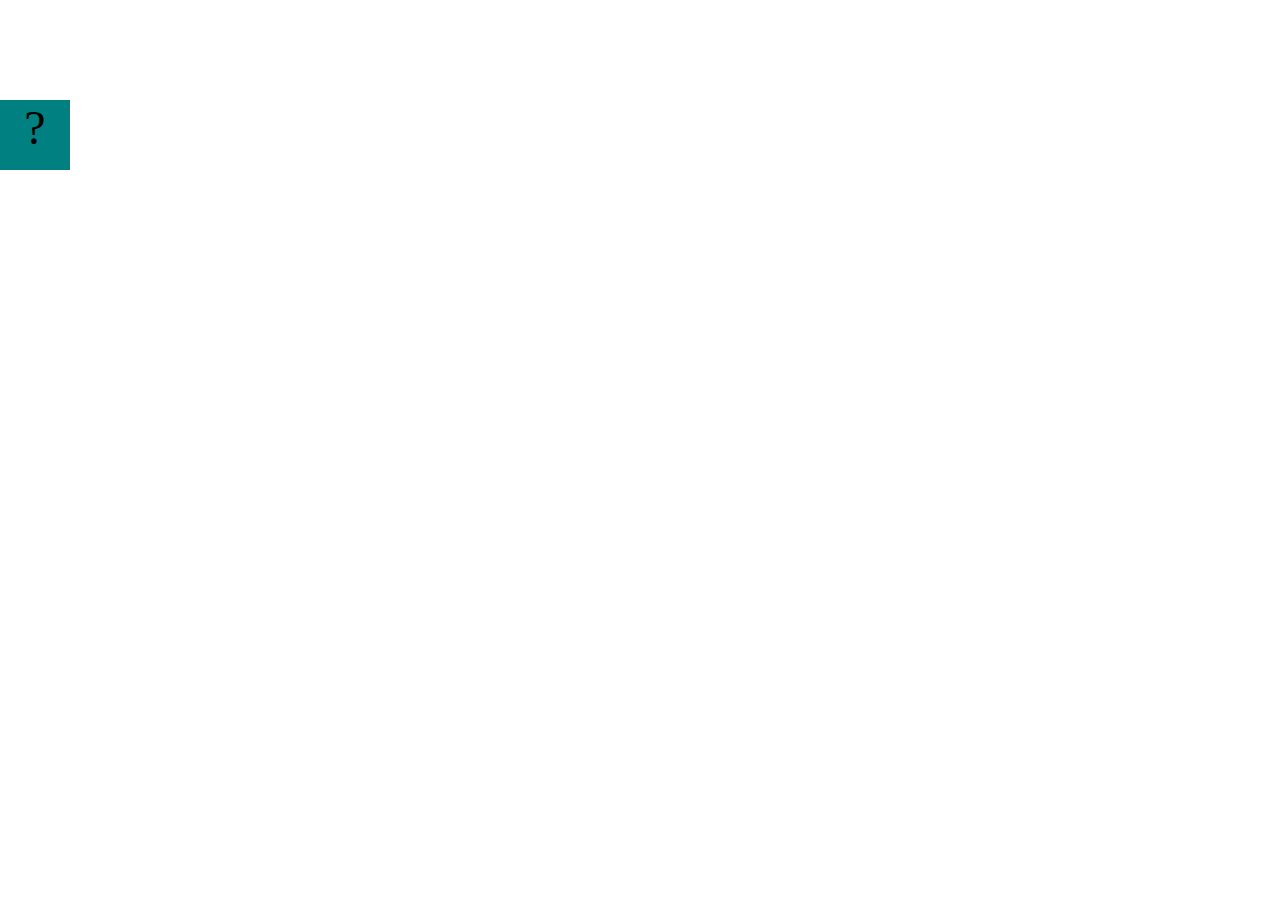
==== projects/bouncing-box/index.html @ 8917eb23 "Initial commit" ====
<!DOCTYPE html>
<html>

<head>
	<meta charset="utf-8">
	<title>Bouncing Box</title>
	<script src="jquery.min.js"></script>
	<style>
		.box {
			width: 70px;
			height: 70px;
			background-color: teal;
			font-size: 300%;
			text-align: center;
			user-select: none;
			display: block;
			position: absolute;
			top: 100px;
			/* Change me! */
			left: 0px;
		}

		.board {
			height: 100vh;
		}
	</style>
	<!-- 	<script src="//cdnjs.cloudflare.com/ajax/libs/jquery/2.1.1/jquery.min.js"></script> -->

</head>

<body class="board">
	<!-- HTML for the box -->
	<div class="box">?</div>

	<script>
		(function () {
			'use strict'
			/* global jQuery */

			//////////////////////////////////////////////////////////////////
			/////////////////// SETUP DO NOT DELETE //////////////////////////
			//////////////////////////////////////////////////////////////////

			var box = jQuery('.box');	// reference to the HTML .box element
			var board = jQuery('.board');	// reference to the HTML .board element
			var boardWidth = board.width();	// the maximum X-Coordinate of the screen

			// Every 50 milliseconds, call the update Function (see below)
			setInterval(update, 50);

			// Every time the box is clicked, call the handleBoxClick Function (see below)
			box.on('click', handleBoxClick);

			// moves the Box to a new position on the screen along the X-Axis
			function moveBoxTo(newPositionX) {
				box.css("left", newPositionX);
			}

			// changes the text displayed on the Box
			function changeBoxText(newText) {
				box.text(newText);
			}

			//////////////////////////////////////////////////////////////////
			/////////////////// YOUR CODE BELOW HERE /////////////////////////
			//////////////////////////////////////////////////////////////////

			// TODO 2 - Variable declarations 



			/* 
			This Function will be called 20 times/second. Each time it is called,
			it should move the Box to a new location. If the box drifts off the screen
			turn it around! 
			*/
			function update() {


			};

			/* 
			This Function will be called each time the box is clicked. Each time it is called,
			it should increase the points total, increase the speed, and move the box to
			the left side of the screen.
			*/
			function handleBoxClick() {


			};





		})();
	</script>
</body>

</html>
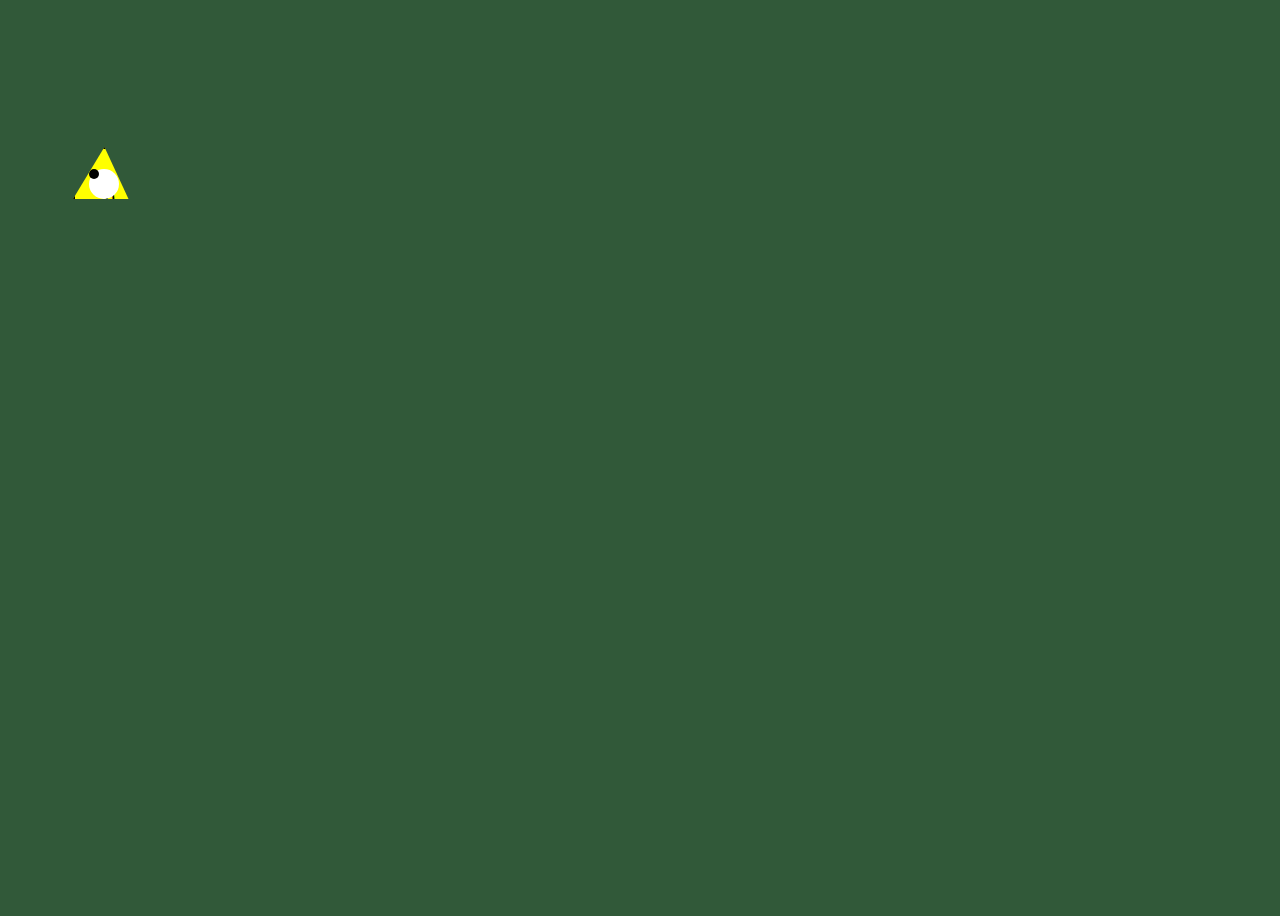
==== commit f16f3fa8: "add bouncing box" ====
--- a/projects/bouncing-box/index.html
+++ b/projects/bouncing-box/index.html
@@ -2,99 +2,124 @@
 <html>
 
 <head>
-	<meta charset="utf-8">
-	<title>Bouncing Box</title>
-	<script src="jquery.min.js"></script>
-	<style>
-		.box {
-			width: 70px;
-			height: 70px;
-			background-color: teal;
-			font-size: 300%;
-			text-align: center;
-			user-select: none;
-			display: block;
-			position: absolute;
-			top: 100px;
-			/* Change me! */
-			left: 0px;
-		}
+    <meta charset="utf-8">
+    <title>Whack A Bill</title>
+    <script src="jquery.min.js"></script>
+    <style>
+        body {
+            background-color: #315939;
+        }
 
-		.board {
-			height: 100vh;
-		}
-	</style>
-	<!-- 	<script src="//cdnjs.cloudflare.com/ajax/libs/jquery/2.1.1/jquery.min.js"></script> -->
+        .box {
+            width: 70px;
+            height: 100px; 
+            background-color: transparent;
+            position: absolute;
+            top: 800px;
+            left: 0px;
+			clip-path: polygon(42.5% 0, 75% 50%, 0% 50%, 0 50%);
+            background-color: yellow;
+            border: 2px solid black;
+            box-shadow: 0 0 10px rgba(0, 0, 0, 0.5);
+            display: flex;
+            align-items: center;
+            justify-content: center;
+            font-size: 20px;
+            color: rgba(0, 0, 0, 0.116)0, 0, 0, 0;
+            text-align: center;
+            user-select: none;
+        }
 
+        .eye {
+            position: absolute;
+            top: 20%;
+            left: 20%;
+            width: 30px;
+            height: 30px;
+            background-color: white;
+            border-radius: 50%;
+            border: 2px solid rgb(6, 4, 4)
+            display; flex:
+            overflow; 
+        }
+
+        .pupil {
+            width: 10px;
+            height: 10px;
+            background-color: black;
+            border-radius: 50%;
+        }
+
+        .board {
+            height: 100vh;
+            overflow: hidden;
+            position: relative;
+        }
+    </style>
 </head>
 
 <body class="board">
-	<!-- HTML for the box -->
-	<div class="box">?</div>
+    <div class="box">
+        <div class="eye">
+            <div class="pupil"></div>
+        </div>
+        <div class="counter">0</div>
+    </div>
 
-	<script>
-		(function () {
-			'use strict'
-			/* global jQuery */
+    <script>
+        (function () {
+            'use strict'
 
-			//////////////////////////////////////////////////////////////////
-			/////////////////// SETUP DO NOT DELETE //////////////////////////
-			//////////////////////////////////////////////////////////////////
+            var box = jQuery('.box');
+            var board = jQuery('.board');
+            var boardWidth = board.width();
 
-			var box = jQuery('.box');	// reference to the HTML .box element
-			var board = jQuery('.board');	// reference to the HTML .board element
-			var boardWidth = board.width();	// the maximum X-Coordinate of the screen
+            setInterval(update, 50);
+            box.on('click', handleBoxClick);
 
-			// Every 50 milliseconds, call the update Function (see below)
-			setInterval(update, 50);
+            function moveBoxTo(newPositionX) {
+                box.css("left", newPositionX);
+            }
 
-			// Every time the box is clicked, call the handleBoxClick Function (see below)
-			box.on('click', handleBoxClick);
+            function changeCounterText(newText) {
+                box.find('.counter').text(newText);
+            }
 
-			// moves the Box to a new position on the screen along the X-Axis
-			function moveBoxTo(newPositionX) {
-				box.css("left", newPositionX);
-			}
+            let boxX = 0;
+            let boxY = 100;
+            let speedX = 5; 
+            let speedY = 3;
+            let points = 0;
 
-			// changes the text displayed on the Box
-			function changeBoxText(newText) {
-				box.text(newText);
-			}
+            function update() {
+                boxX += speedX;
+                boxY += speedY;
 
-			//////////////////////////////////////////////////////////////////
-			/////////////////// YOUR CODE BELOW HERE /////////////////////////
-			//////////////////////////////////////////////////////////////////
+                if (boxX <= 0 || boxX >= boardWidth - box.width()) {
+                    speedX = -speedX; 
+                }
+                if (boxY <= 0 || boxY >= window.innerHeight - box.height()) {
+                    speedY = -speedY; 
+                }
 
-			// TODO 2 - Variable declarations 
+                moveBoxTo(boxX);
+                box.css("top", boxY); 
+            }
 
+            function handleBoxClick() {
+                points += 1; 
+                speedX *= 1.1; 
+                speedY *= 1.1; 
 
+                boxX = 0; 
+                boxY = Math.random() * (window.innerHeight - box.height()); 
 
-			/* 
-			This Function will be called 20 times/second. Each time it is called,
-			it should move the Box to a new location. If the box drifts off the screen
-			turn it around! 
-			*/
-			function update() {
-
-
-			};
-
-			/* 
-			This Function will be called each time the box is clicked. Each time it is called,
-			it should increase the points total, increase the speed, and move the box to
-			the left side of the screen.
-			*/
-			function handleBoxClick() {
-
-
-			};
-
-
-
-
-
-		})();
-	</script>
+                moveBoxTo(boxX);
+                box.css("top", boxY); 
+                changeCounterText(points);
+            }
+        })();
+    </script>
 </body>
 
-</html>+</html>
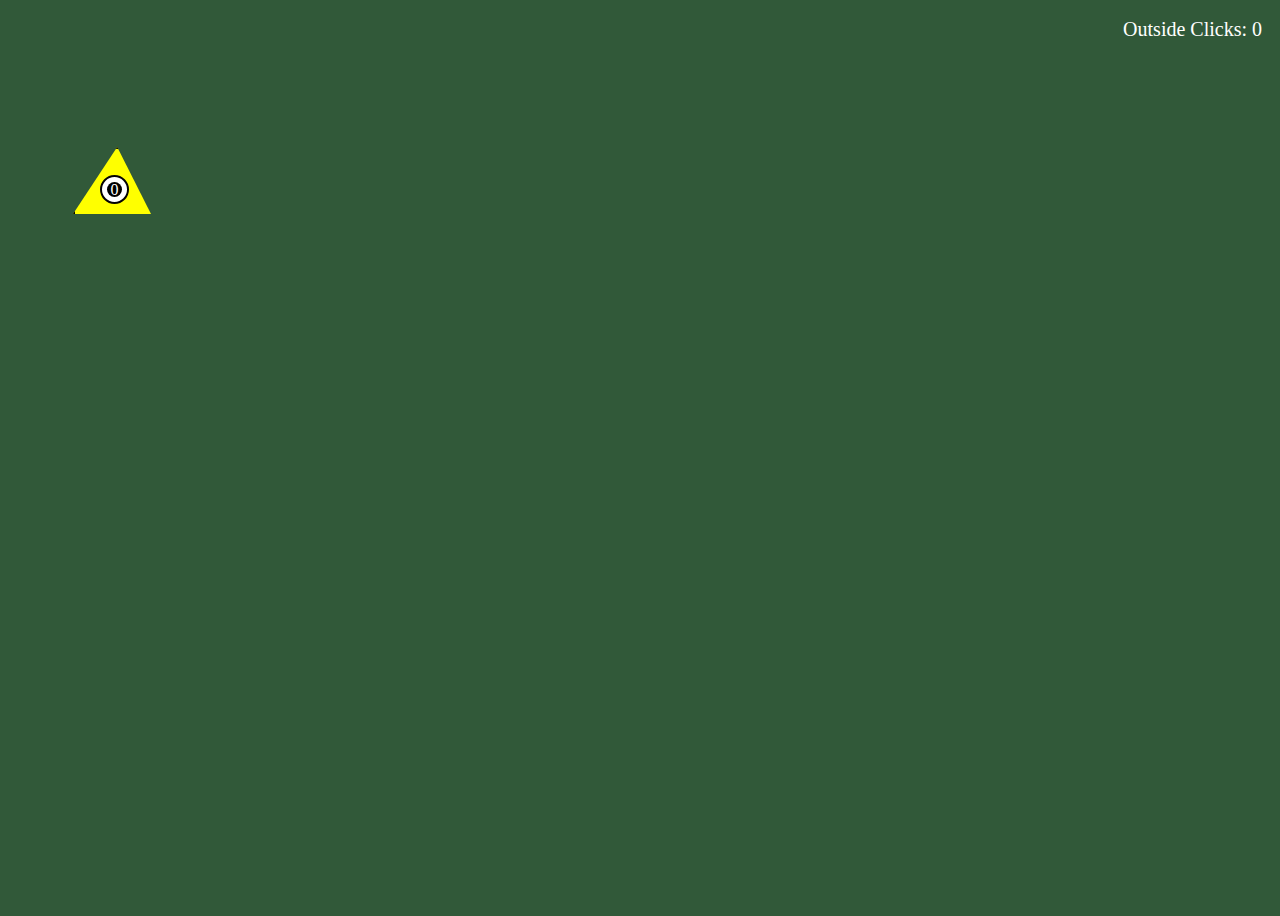
==== commit b6fc649a: "add bouncing box" ====
--- a/projects/bouncing-box/index.html
+++ b/projects/bouncing-box/index.html
@@ -11,13 +11,13 @@
         }
 
         .box {
-            width: 70px;
-            height: 100px; 
+            width: 100px;
+            height: 130px; 
             background-color: transparent;
             position: absolute;
             top: 800px;
             left: 0px;
-			clip-path: polygon(42.5% 0, 75% 50%, 0% 50%, 0 50%);
+            clip-path: polygon(42.5% 0, 75% 50%, 0% 50%, 0 50%);
             background-color: yellow;
             border: 2px solid black;
             box-shadow: 0 0 10px rgba(0, 0, 0, 0.5);
@@ -25,29 +25,37 @@
             align-items: center;
             justify-content: center;
             font-size: 20px;
-            color: rgba(0, 0, 0, 0.116)0, 0, 0, 0;
-            text-align: center;
             user-select: none;
         }
 
         .eye {
             position: absolute;
-            top: 20%;
-            left: 20%;
-            width: 30px;
-            height: 30px;
+            top: 20%; 
+            left: 25%; 
+            width: 25px;
+            height: 25px;
             background-color: white;
             border-radius: 50%;
-            border: 2px solid rgb(6, 4, 4)
-            display; flex:
-            overflow; 
+            border: 2px solid rgb(6, 4, 4);
+            display: flex;
+            align-items: center;
+            justify-content: center;
         }
 
         .pupil {
-            width: 10px;
-            height: 10px;
+            width: 15px;
+            height: 15px;
             background-color: black;
             border-radius: 50%;
+        }
+
+        .counter {
+            font-size: 16px; 
+            color: rgb(255, 255, 255); 
+            position: absolute;
+            top: 50%;
+            left: 50%;
+            transform: translate(-50%, -50%);
         }
 
         .board {
@@ -55,35 +63,45 @@
             overflow: hidden;
             position: relative;
         }
+
+        .outside-counter {
+            position: absolute;
+            top: 10px;
+            right: 10px;
+            color: white;
+            font-size: 20px;
+        }
     </style>
 </head>
 
 <body class="board">
+    <div class="outside-counter">Outside Clicks: <span id="outsideClicks">0</span></div>
     <div class="box">
         <div class="eye">
             <div class="pupil"></div>
+            <div class="counter">0</div>
         </div>
-        <div class="counter">0</div>
     </div>
 
     <script>
         (function () {
-            'use strict'
+            'use strict';
 
             var box = jQuery('.box');
             var board = jQuery('.board');
             var boardWidth = board.width();
+            var boardHeight = board.height();
+            var outsideClicks = 0;
 
             setInterval(update, 50);
             box.on('click', handleBoxClick);
 
-            function moveBoxTo(newPositionX) {
-                box.css("left", newPositionX);
-            }
-
-            function changeCounterText(newText) {
-                box.find('.counter').text(newText);
-            }
+            $('body').on('click', function(event) {
+                if (!$(event.target).closest('.box').length) {
+                    outsideClicks++;
+                    $('#outsideClicks').text(outsideClicks);
+                }
+            });
 
             let boxX = 0;
             let boxY = 100;
@@ -95,15 +113,20 @@
                 boxX += speedX;
                 boxY += speedY;
 
-                if (boxX <= 0 || boxX >= boardWidth - box.width()) {
+                if (boxX < 0 || boxX >= boardWidth - box.width()) {
                     speedX = -speedX; 
                 }
-                if (boxY <= 0 || boxY >= window.innerHeight - box.height()) {
+
+                if (boxY < 0 || boxY >= boardHeight - box.height()) {
                     speedY = -speedY; 
                 }
 
                 moveBoxTo(boxX);
                 box.css("top", boxY); 
+            }
+
+            function moveBoxTo(newPositionX) {
+                box.css("left", newPositionX);
             }
 
             function handleBoxClick() {
@@ -112,11 +135,15 @@
                 speedY *= 1.1; 
 
                 boxX = 0; 
-                boxY = Math.random() * (window.innerHeight - box.height()); 
+                boxY = Math.random() * (boardHeight - box.height()); 
 
                 moveBoxTo(boxX);
                 box.css("top", boxY); 
                 changeCounterText(points);
+            }
+
+            function changeCounterText(newText) {
+                box.find('.counter').text(newText);
             }
         })();
     </script>
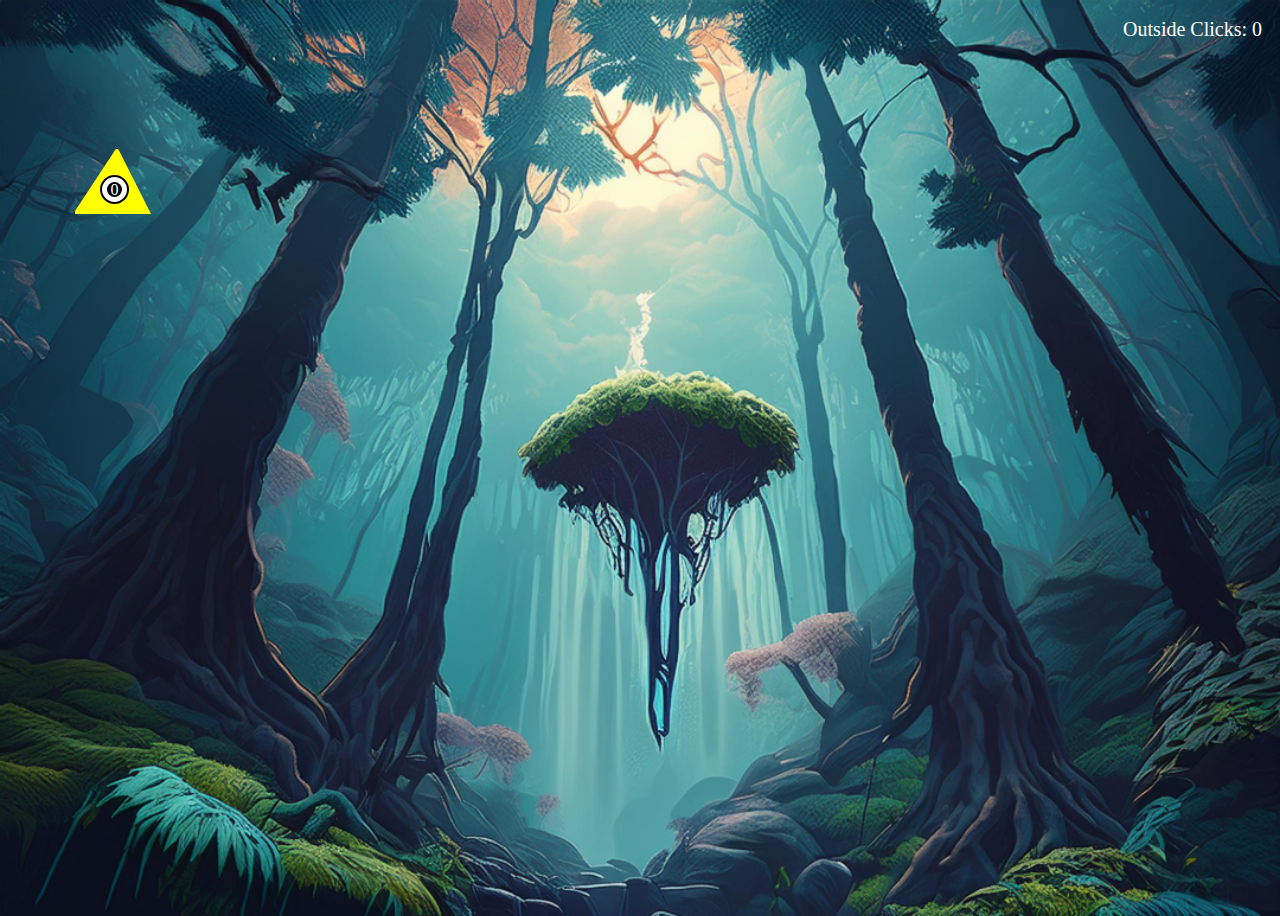
==== commit 9a8bcbac: "add bouncing box" ====
--- a/projects/bouncing-box/index.html
+++ b/projects/bouncing-box/index.html
@@ -7,7 +7,8 @@
     <script src="jquery.min.js"></script>
     <style>
         body {
-            background-color: #315939;
+            background-image: url(img/Untitled.png);
+            background-size: cover;
         }
 
         .box {
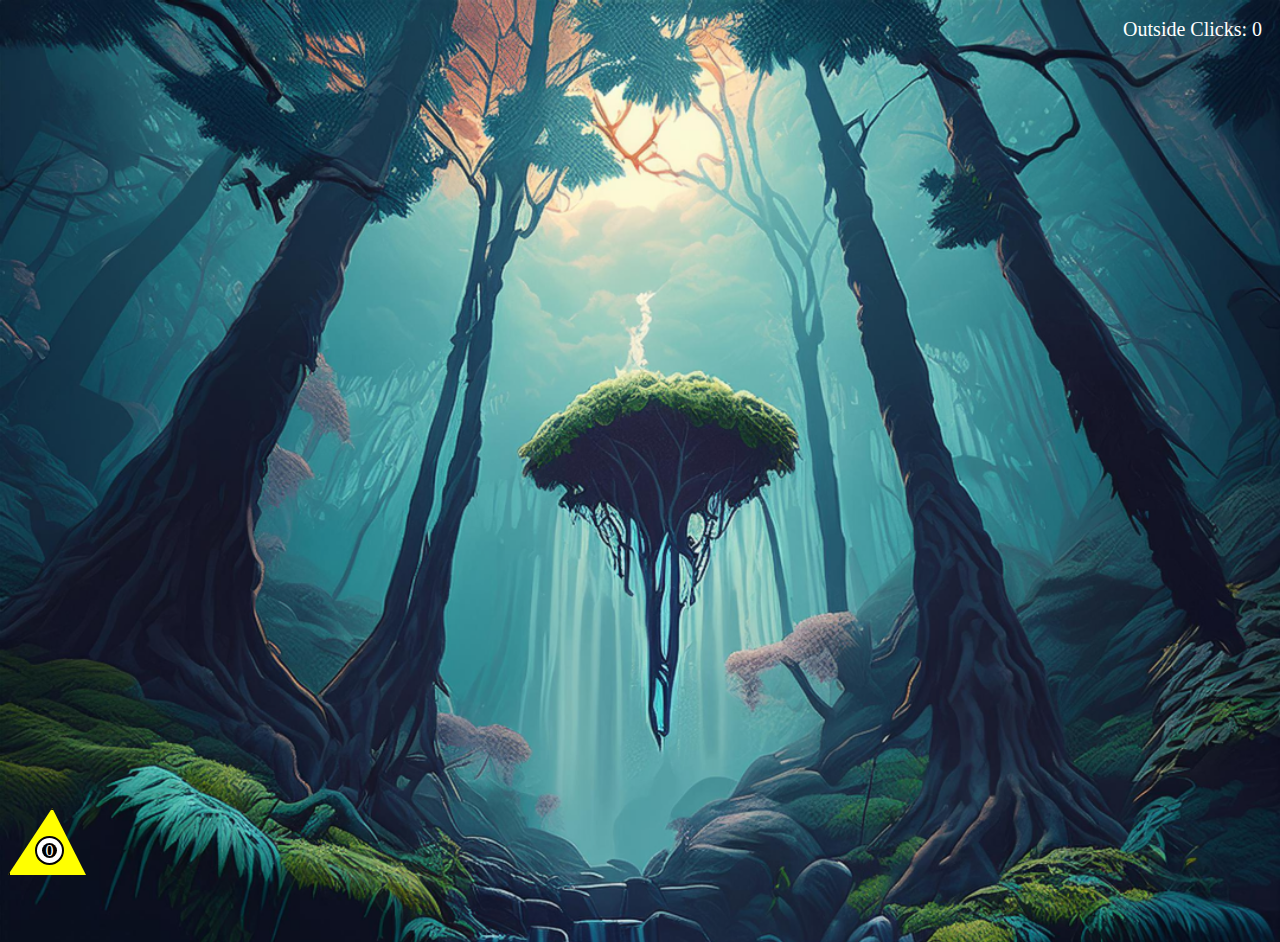
==== commit 704c7967: "add bouncing box" ====
--- a/projects/bouncing-box/index.html
+++ b/projects/bouncing-box/index.html
@@ -1,153 +1,164 @@
 <!DOCTYPE html>
 <html>
-
-<head>
-    <meta charset="utf-8">
+  <head>
+    <meta charset="utf-8" />
     <title>Whack A Bill</title>
     <script src="jquery.min.js"></script>
     <style>
-        body {
-            background-image: url(img/Untitled.png);
-            background-size: cover;
-        }
+      body {
+        background-image: url(img/Untitled.png);
+        background-size: cover;
+      }
 
-        .box {
-            width: 100px;
-            height: 130px; 
-            background-color: transparent;
-            position: absolute;
-            top: 800px;
-            left: 0px;
-            clip-path: polygon(42.5% 0, 75% 50%, 0% 50%, 0 50%);
-            background-color: yellow;
-            border: 2px solid black;
-            box-shadow: 0 0 10px rgba(0, 0, 0, 0.5);
-            display: flex;
-            align-items: center;
-            justify-content: center;
-            font-size: 20px;
-            user-select: none;
-        }
+      .box {
+        width: 100px;
+        height: 130px;
+        background-color: transparent;
+        position: absolute;
+        top: 800px;
+        left: 0px;
+        clip-path: polygon(42.5% 0, 75% 50%, 0% 50%, 0 50%);
+        background-color: yellow;
+        border: 2px solid black;
+        box-shadow: 0 0 10px rgba(0, 0, 0, 0.5);
+        display: flex;
+        align-items: center;
+        justify-content: center;
+        font-size: 20px;
+        user-select: none;
+      }
 
-        .eye {
-            position: absolute;
-            top: 20%; 
-            left: 25%; 
-            width: 25px;
-            height: 25px;
-            background-color: white;
-            border-radius: 50%;
-            border: 2px solid rgb(6, 4, 4);
-            display: flex;
-            align-items: center;
-            justify-content: center;
-        }
+      .eye {
+        position: absolute;
+        top: 20%;
+        left: 25%;
+        width: 25px;
+        height: 25px;
+        background-color: white;
+        border-radius: 50%;
+        border: 2px solid rgb(6, 4, 4);
+        display: flex;
+        align-items: center;
+        justify-content: center;
+      }
 
-        .pupil {
-            width: 15px;
-            height: 15px;
-            background-color: black;
-            border-radius: 50%;
-        }
+      .pupil {
+        width: 15px;
+        height: 15px;
+        background-color: black;
+        border-radius: 50%;
+      }
 
-        .counter {
-            font-size: 16px; 
-            color: rgb(255, 255, 255); 
-            position: absolute;
-            top: 50%;
-            left: 50%;
-            transform: translate(-50%, -50%);
-        }
+      .counter {
+        font-size: 16px;
+        color: rgb(255, 255, 255);
+        position: absolute;
+        top: 50%;
+        left: 50%;
+        transform: translate(-50%, -50%);
+      }
 
-        .board {
-            height: 100vh;
-            overflow: hidden;
-            position: relative;
-        }
+      .board {
+        height: 100vh;
+        overflow: hidden;
+        position: relative;
+      }
 
-        .outside-counter {
-            position: absolute;
-            top: 10px;
-            right: 10px;
-            color: white;
-            font-size: 20px;
-        }
+      .outside-counter {
+        position: absolute;
+        top: 10px;
+        right: 10px;
+        color: white;
+        font-size: 20px;
+      }
     </style>
-</head>
+  </head>
 
-<body class="board">
-    <div class="outside-counter">Outside Clicks: <span id="outsideClicks">0</span></div>
+  <body class="board">
+    <div class="outside-counter">
+      Outside Clicks: <span id="outsideClicks">0</span>
+    </div>
     <div class="box">
-        <div class="eye">
-            <div class="pupil"></div>
-            <div class="counter">0</div>
-        </div>
+      <div class="eye">
+        <div class="pupil"></div>
+        <div class="counter">0</div>
+      </div>
     </div>
 
     <script>
-        (function () {
-            'use strict';
+          (function () {
+              'use strict';
 
-            var box = jQuery('.box');
-            var board = jQuery('.board');
-            var boardWidth = board.width();
-            var boardHeight = board.height();
-            var outsideClicks = 0;
+              var box = jQuery('.box');
+              var board = jQuery('.board');
+              var boardWidth = board.width();
+              var boardHeight = board.height();
+              var outsideClicks = 0;
+              const maxSpeed = 20;
 
-            setInterval(update, 50);
-            box.on('click', handleBoxClick);
+              setInterval(update, 50);
+              box.on('click', handleBoxClick);
 
-            $('body').on('click', function(event) {
-                if (!$(event.target).closest('.box').length) {
-                    outsideClicks++;
-                    $('#outsideClicks').text(outsideClicks);
-                }
-            });
+              $('body').on('click', function (event) {
+                  if (!$(event.target).closest('.box').length) {
+                      outsideClicks++;
+                      $('#outsideClicks').text(outsideClicks);
+                  }
+              });
 
-            let boxX = 0;
-            let boxY = 100;
-            let speedX = 5; 
-            let speedY = 3;
-            let points = 0;
+              let boxX = 0;
+              let boxY = 100;
+              let speedX = 5;
+              let speedY = 3;
+              let points = 0;
 
-            function update() {
-                boxX += speedX;
-                boxY += speedY;
+              function update() {
+                  boxX += speedX;
+                  boxY += speedY;
 
-                if (boxX < 0 || boxX >= boardWidth - box.width()) {
-                    speedX = -speedX; 
-                }
+                  if (boxX < 0 || boxX >= boardWidth - box.width()) {
+                      speedX = -speedX;
+                  }
 
-                if (boxY < 0 || boxY >= boardHeight - box.height()) {
-                    speedY = -speedY; 
-                }
+                  if (boxY < 0 || boxY >= boardHeight - box.height()) {
+                      speedY = -speedY;
+                  }
 
-                moveBoxTo(boxX);
-                box.css("top", boxY); 
-            }
+                  moveBoxTo(boxX);
+                  box.css("top", boxY);
+              }
 
-            function moveBoxTo(newPositionX) {
-                box.css("left", newPositionX);
-            }
+              function moveBoxTo(newPositionX) {
+                  box.css("left", newPositionX);
+              }
 
-            function handleBoxClick() {
-                points += 1; 
-                speedX *= 1.1; 
-                speedY *= 1.1; 
+              function handleBoxClick() {
+      points += 1;
 
-                boxX = 0; 
-                boxY = Math.random() * (boardHeight - box.height()); 
 
-                moveBoxTo(boxX);
-                box.css("top", boxY); 
-                changeCounterText(points);
-            }
+      if (speedX < 0) {
+          speedX += -1.5;
+          speedY += -1.5; }
+      else {
+          speedX += 1.5;
+          speedY += 1.5; }
+      }
 
-            function changeCounterText(newText) {
-                box.find('.counter').text(newText);
-            }
-        })();
+                  if (Math.abs(speedX) > maxSpeed) speedX = maxSpeed * Math.sign(speedX);
+                  if (Math.abs(speedY) > maxSpeed) speedY = maxSpeed * Math.sign(speedY);
+
+                  boxX = 0;
+                  boxY = Math.random() * (boardHeight - box.height());
+
+                  moveBoxTo(boxX);
+                  box.css("top", boxY);
+                  changeCounterText(points);
+              }
+
+              function changeCounterText(newText) {
+                  box.find('.counter').text(newText);
+              }
+          })();
     </script>
-</body>
-
+  </body>
 </html>
